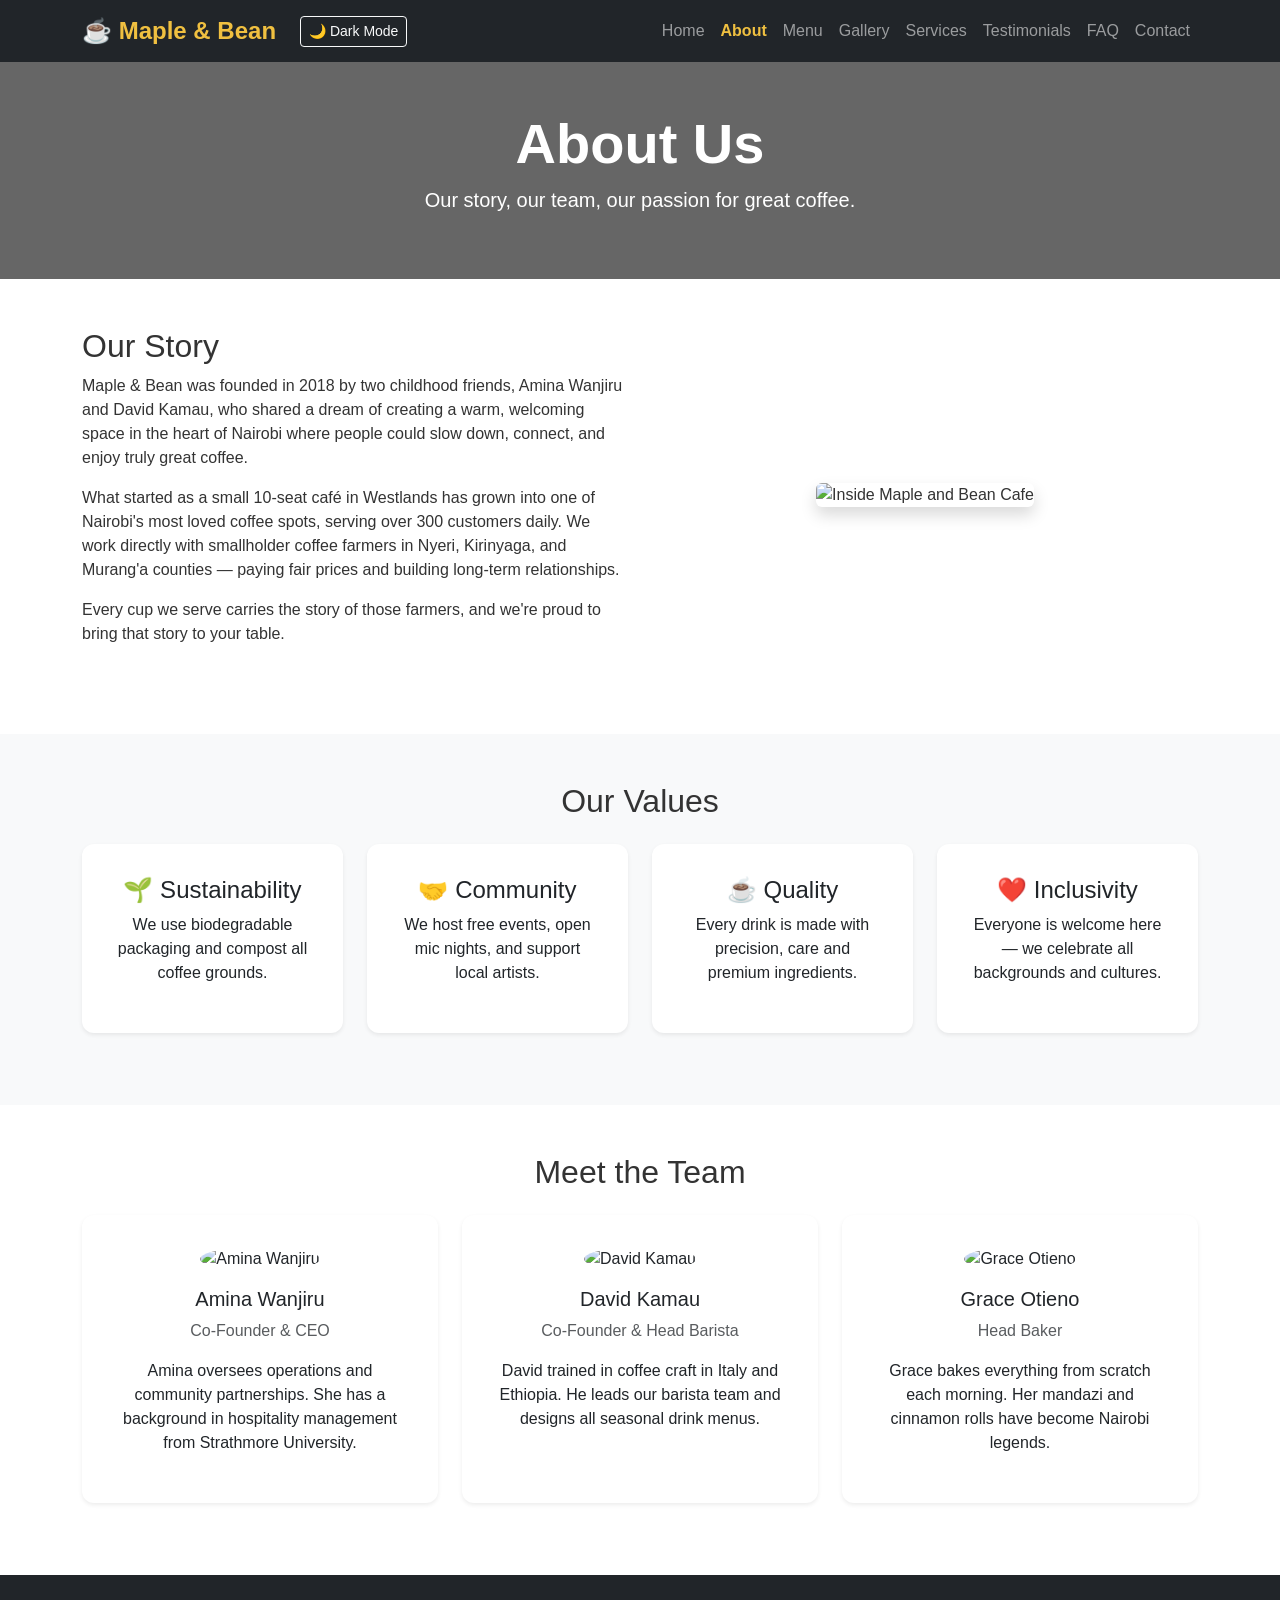
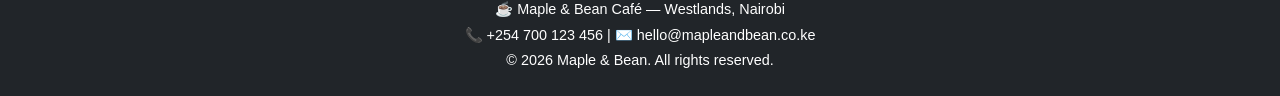
==== about.html @ 9f1da50e "Fix empty about page and duplicate dark mode button" ====
<!DOCTYPE html>
<html lang="en">
<head>
  <meta charset="UTF-8">
  <meta name="viewport" content="width=device-width, initial-scale=1.0">
  <title>Maple & Bean Café - About</title>
  <link href="https://cdn.jsdelivr.net/npm/bootstrap@5.3.3/dist/css/bootstrap.min.css" rel="stylesheet">
  <link rel="stylesheet" href="css/style.css">
</head>
<body>

  <nav class="navbar navbar-expand-lg navbar-dark bg-dark sticky-top">
    <div class="container">
      <a class="navbar-brand" href="index.html">☕ Maple & Bean</a>
      <button class="btn btn-outline-light btn-sm ms-2 darkModeBtn" onclick="toggleDarkMode()">🌙 Dark Mode</button>
      <button class="navbar-toggler" type="button" data-bs-toggle="collapse" data-bs-target="#navMenu">
        <span class="navbar-toggler-icon"></span>
      </button>
      <div class="collapse navbar-collapse" id="navMenu">
        <ul class="navbar-nav ms-auto">
          <li class="nav-item"><a class="nav-link" href="index.html">Home</a></li>
          <li class="nav-item"><a class="nav-link active" href="about.html">About</a></li>
          <li class="nav-item"><a class="nav-link" href="menu.html">Menu</a></li>
          <li class="nav-item"><a class="nav-link" href="gallery.html">Gallery</a></li>
          <li class="nav-item"><a class="nav-link" href="services.html">Services</a></li>
          <li class="nav-item"><a class="nav-link" href="testimonials.html">Testimonials</a></li>
          <li class="nav-item"><a class="nav-link" href="faq.html">FAQ</a></li>
          <li class="nav-item"><a class="nav-link" href="contact.html">Contact</a></li>
        </ul>
      </div>
    </div>
  </nav>

  <section class="page-header text-white text-center py-5">
    <div class="container">
      <h1 class="display-4 fw-bold">About Us</h1>
      <p class="lead">Our story, our team, our passion for great coffee.</p>
    </div>
  </section>

  <section class="py-5">
    <div class="container">
      <div class="row align-items-center">
        <div class="col-md-6 mb-4">
          <h2>Our Story</h2>
          <p>Maple & Bean was founded in 2018 by two childhood friends, Amina Wanjiru and David Kamau, who shared a dream of creating a warm, welcoming space in the heart of Nairobi where people could slow down, connect, and enjoy truly great coffee.</p>
          <p>What started as a small 10-seat café in Westlands has grown into one of Nairobi's most loved coffee spots, serving over 300 customers daily. We work directly with smallholder coffee farmers in Nyeri, Kirinyaga, and Murang'a counties — paying fair prices and building long-term relationships.</p>
          <p>Every cup we serve carries the story of those farmers, and we're proud to bring that story to your table.</p>
        </div>
        <div class="col-md-6 mb-4 text-center">
          <img src="https://images.unsplash.com/photo-1554118811-1e0d58224f24?w=600" 
               alt="Inside Maple and Bean Cafe" class="img-fluid rounded shadow">
        </div>
      </div>
    </div>
  </section>

  <section class="py-5 bg-light">
    <div class="container">
      <h2 class="text-center mb-4">Our Values</h2>
      <div class="row text-center">
        <div class="col-md-3 mb-4">
          <div class="card h-100 shadow-sm p-3">
            <div class="card-body">
              <h4>🌱 Sustainability</h4>
              <p>We use biodegradable packaging and compost all coffee grounds.</p>
            </div>
          </div>
        </div>
        <div class="col-md-3 mb-4">
          <div class="card h-100 shadow-sm p-3">
            <div class="card-body">
              <h4>🤝 Community</h4>
              <p>We host free events, open mic nights, and support local artists.</p>
            </div>
          </div>
        </div>
        <div class="col-md-3 mb-4">
          <div class="card h-100 shadow-sm p-3">
            <div class="card-body">
              <h4>☕ Quality</h4>
              <p>Every drink is made with precision, care and premium ingredients.</p>
            </div>
          </div>
        </div>
        <div class="col-md-3 mb-4">
          <div class="card h-100 shadow-sm p-3">
            <div class="card-body">
              <h4>❤️ Inclusivity</h4>
              <p>Everyone is welcome here — we celebrate all backgrounds and cultures.</p>
            </div>
          </div>
        </div>
      </div>
    </div>
  </section>

  <section class="py-5">
    <div class="container">
      <h2 class="text-center mb-4">Meet the Team</h2>
      <div class="row text-center">
        <div class="col-md-4 mb-4">
          <div class="card h-100 shadow-sm p-3">
            <div class="card-body">
              <img src="https://randomuser.me/api/portraits/women/44.jpg" 
                   alt="Amina Wanjiru" class="rounded-circle mb-3" width="100">
              <h5>Amina Wanjiru</h5>
              <p class="text-muted">Co-Founder & CEO</p>
              <p>Amina oversees operations and community partnerships. She has a background in hospitality management from Strathmore University.</p>
            </div>
          </div>
        </div>
        <div class="col-md-4 mb-4">
          <div class="card h-100 shadow-sm p-3">
            <div class="card-body">
              <img src="https://randomuser.me/api/portraits/men/32.jpg" 
                   alt="David Kamau" class="rounded-circle mb-3" width="100">
              <h5>David Kamau</h5>
              <p class="text-muted">Co-Founder & Head Barista</p>
              <p>David trained in coffee craft in Italy and Ethiopia. He leads our barista team and designs all seasonal drink menus.</p>
            </div>
          </div>
        </div>
        <div class="col-md-4 mb-4">
          <div class="card h-100 shadow-sm p-3">
            <div class="card-body">
              <img src="https://randomuser.me/api/portraits/women/68.jpg" 
                   alt="Grace Otieno" class="rounded-circle mb-3" width="100">
              <h5>Grace Otieno</h5>
              <p class="text-muted">Head Baker</p>
              <p>Grace bakes everything from scratch each morning. Her mandazi and cinnamon rolls have become Nairobi legends.</p>
            </div>
          </div>
        </div>
      </div>
    </div>
  </section>

  <footer class="bg-dark text-white text-center py-4">
    <div class="container">
      <p class="mb-1">☕ Maple & Bean Café — Westlands, Nairobi</p>
      <p class="mb-1">📞 +254 700 123 456 | ✉️ hello@mapleandbean.co.ke</p>
      <p class="mb-0">&copy; 2026 Maple & Bean. All rights reserved.</p>
    </div>
  </footer>

  <script src="https://cdn.jsdelivr.net/npm/bootstrap@5.3.3/dist/js/bootstrap.bundle.min.js"></script>
  <script src="js/script.js"></script>
</body>
</html>
---- css/style.css ----
/* ===== GLOBAL STYLES ===== */
body {
  font-family: 'Segoe UI', Tahoma, Geneva, Verdana, sans-serif;
  color: #333;
}

/* ===== SMOOTH SCROLL ===== */
html {
  scroll-behavior: smooth;
}

/* ===== NAVBAR ===== */
.navbar-brand {
  font-size: 1.5rem;
  font-weight: bold;
  color: #f0c040 !important;
}

.nav-link:hover {
  color: #f0c040 !important;
}

/* ===== ACTIVE NAV LINK ===== */
.nav-link.active {
  color: #f0c040 !important;
  font-weight: bold;
}

/* ===== HERO SECTION ===== */
.hero {
  background: linear-gradient(rgba(0,0,0,0.6), rgba(0,0,0,0.6)),
              url('https://images.unsplash.com/photo-1501339847302-ac426a4a7cbb?w=1400') center/cover no-repeat;
  height: 90vh;
  min-height: 400px;
}

/* ===== PAGE HEADER ===== */
.page-header {
  background: linear-gradient(rgba(0,0,0,0.6), rgba(0,0,0,0.6)),
              url('https://images.unsplash.com/photo-1495474472287-4d71bcdd2085?w=1400') center/cover no-repeat;
  padding: 80px 0;
}

/* ===== CARDS ===== */
.card {
  border: none;
  border-radius: 12px;
  transition: transform 0.2s;
}

.card:hover {
  transform: translateY(-5px);
}

/* ===== MENU FILTER BUTTONS ===== */
.active-filter {
  font-weight: bold;
}

/* ===== GALLERY IMAGES ===== */
.img-fluid {
  width: 100%;
  height: 220px;
  object-fit: cover;
}

/* ===== FOOTER ===== */
footer {
  font-size: 0.9rem;
}

/* ===== ACCORDION ===== */
.accordion-button:not(.collapsed) {
  background-color: #f0c040;
  color: #333;
  font-weight: bold;
}

/* ===== DARK MODE ===== */
body.dark-mode {
  background-color: #1a1a1a;
  color: #f0f0f0;
}

body.dark-mode .card {
  background-color: #2a2a2a;
  color: #f0f0f0;
}

body.dark-mode .bg-light {
  background-color: #2a2a2a !important;
}

body.dark-mode footer {
  background-color: #111 !important;
}

body.dark-mode .accordion-item {
  background-color: #2a2a2a;
  color: #f0f0f0;
}

body.dark-mode .accordion-button {
  background-color: #333;
  color: #f0f0f0;
  /* ===== GALLERY HOVER EFFECT ===== */
.gallery-img {
  width: 100%;
  height: 220px;
  object-fit: cover;
  transition: transform 0.3s ease;
  border-radius: 8px;
}

.gallery-img:hover {
  transform: scale(1.05);
}
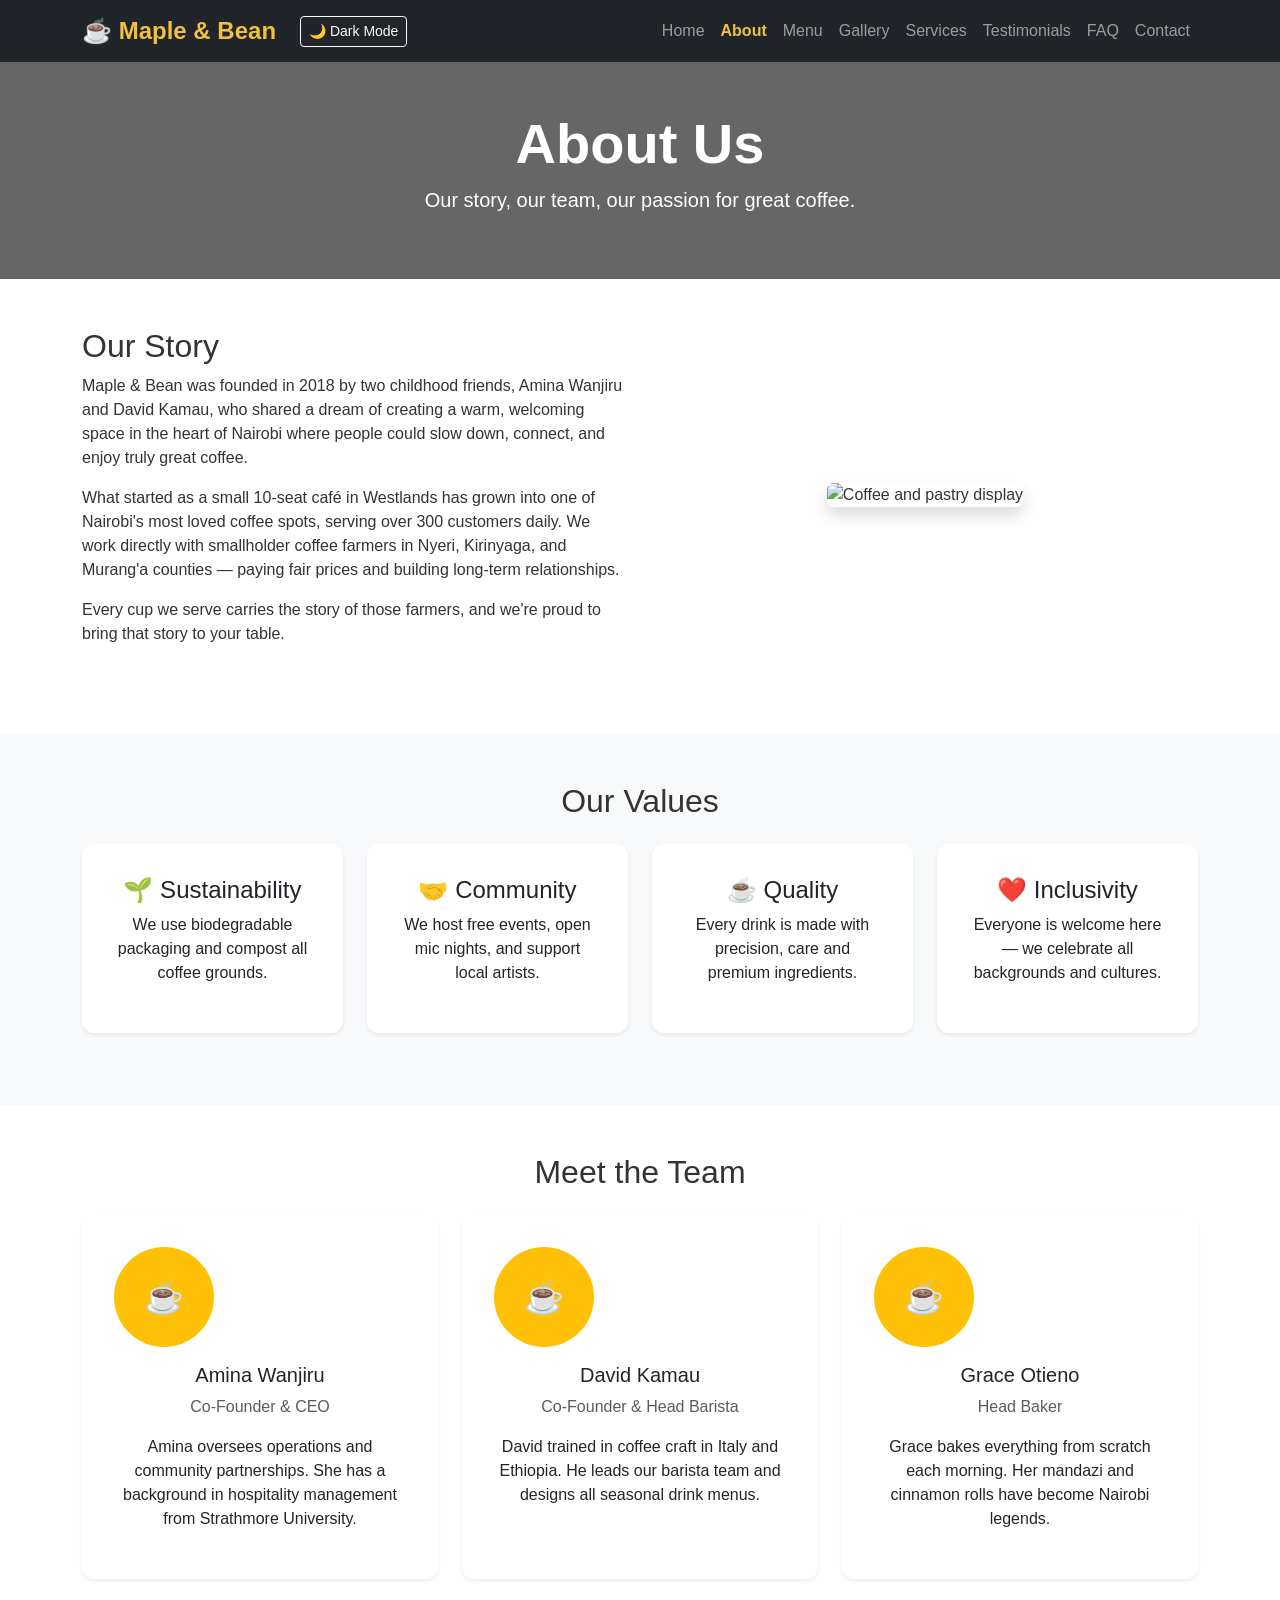
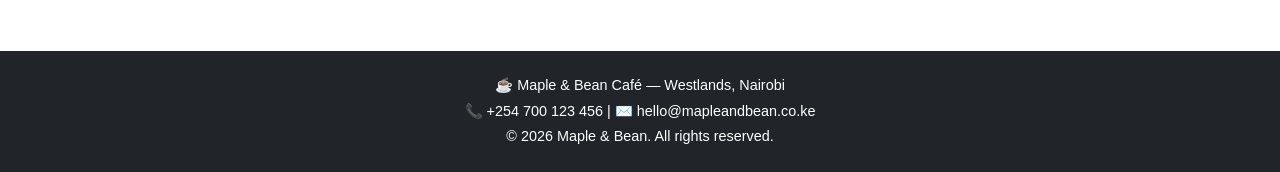
==== commit 28141291: "Update about page images" ====
--- a/about.html
+++ b/about.html
@@ -48,8 +48,8 @@
           <p>Every cup we serve carries the story of those farmers, and we're proud to bring that story to your table.</p>
         </div>
         <div class="col-md-6 mb-4 text-center">
-          <img src="https://images.unsplash.com/photo-1554118811-1e0d58224f24?w=600" 
-               alt="Inside Maple and Bean Cafe" class="img-fluid rounded shadow">
+          <img src="https://images.unsplash.com/photo-1495474472287-4d71bcdd2085?w=600" 
+               alt="Coffee and pastry display" class="img-fluid rounded shadow">
         </div>
       </div>
     </div>
@@ -102,8 +102,7 @@
         <div class="col-md-4 mb-4">
           <div class="card h-100 shadow-sm p-3">
             <div class="card-body">
-              <img src="https://randomuser.me/api/portraits/women/44.jpg" 
-                   alt="Amina Wanjiru" class="rounded-circle mb-3" width="100">
+              <div class="rounded-circle mb-3 d-flex align-items-center justify-content-center bg-warning text-dark" style="width:100px;height:100px;font-size:2rem;">☕</div>
               <h5>Amina Wanjiru</h5>
               <p class="text-muted">Co-Founder & CEO</p>
               <p>Amina oversees operations and community partnerships. She has a background in hospitality management from Strathmore University.</p>
@@ -113,8 +112,7 @@
         <div class="col-md-4 mb-4">
           <div class="card h-100 shadow-sm p-3">
             <div class="card-body">
-              <img src="https://randomuser.me/api/portraits/men/32.jpg" 
-                   alt="David Kamau" class="rounded-circle mb-3" width="100">
+              <div class="rounded-circle mb-3 d-flex align-items-center justify-content-center bg-warning text-dark" style="width:100px;height:100px;font-size:2rem;">☕</div>
               <h5>David Kamau</h5>
               <p class="text-muted">Co-Founder & Head Barista</p>
               <p>David trained in coffee craft in Italy and Ethiopia. He leads our barista team and designs all seasonal drink menus.</p>
@@ -124,8 +122,7 @@
         <div class="col-md-4 mb-4">
           <div class="card h-100 shadow-sm p-3">
             <div class="card-body">
-              <img src="https://randomuser.me/api/portraits/women/68.jpg" 
-                   alt="Grace Otieno" class="rounded-circle mb-3" width="100">
+              <div class="rounded-circle mb-3 d-flex align-items-center justify-content-center bg-warning text-dark" style="width:100px;height:100px;font-size:2rem;">☕</div>
               <h5>Grace Otieno</h5>
               <p class="text-muted">Head Baker</p>
               <p>Grace bakes everything from scratch each morning. Her mandazi and cinnamon rolls have become Nairobi legends.</p>
--- a/css/style.css
+++ b/css/style.css
@@ -64,6 +64,13 @@
   object-fit: cover;
 }
 
+.gallery-img {
+  width: 100%;
+  height: 250px;
+  object-fit: cover;
+  display: block;
+}
+
 /* ===== FOOTER ===== */
 footer {
   font-size: 0.9rem;
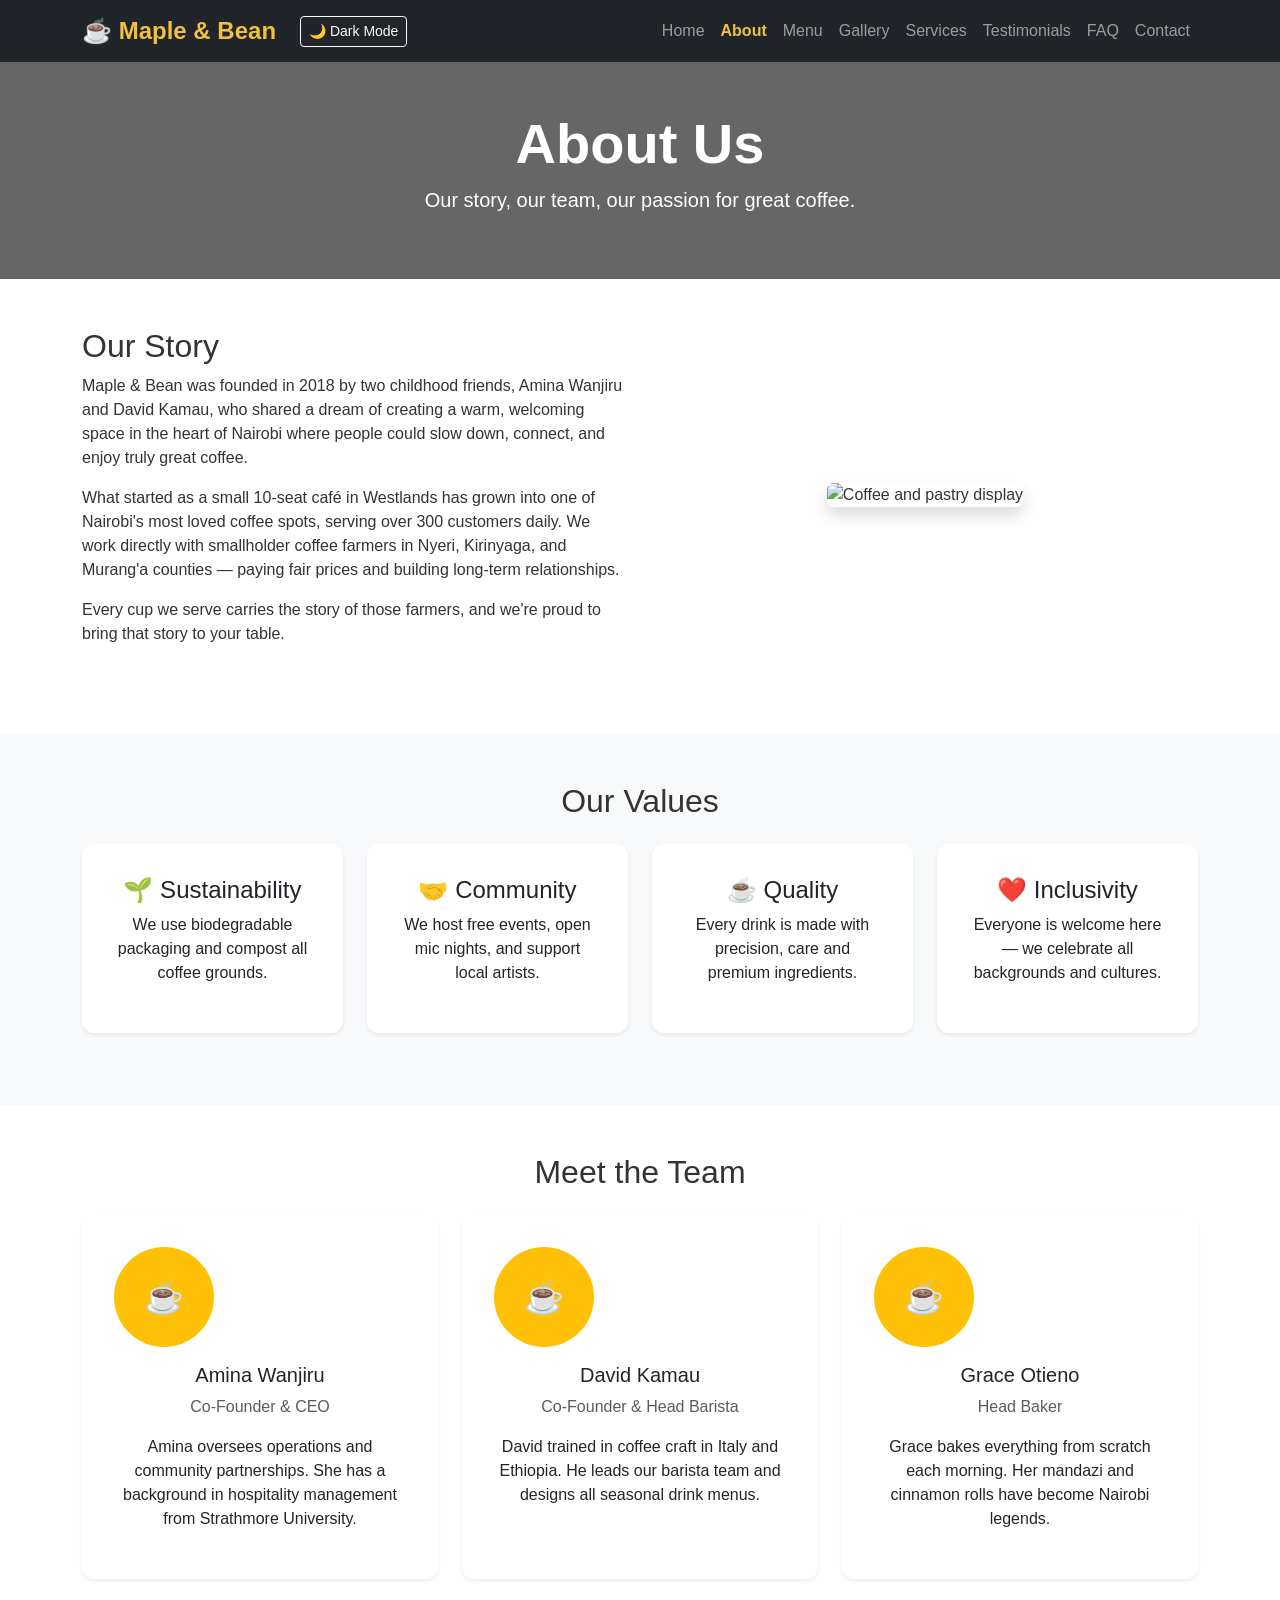
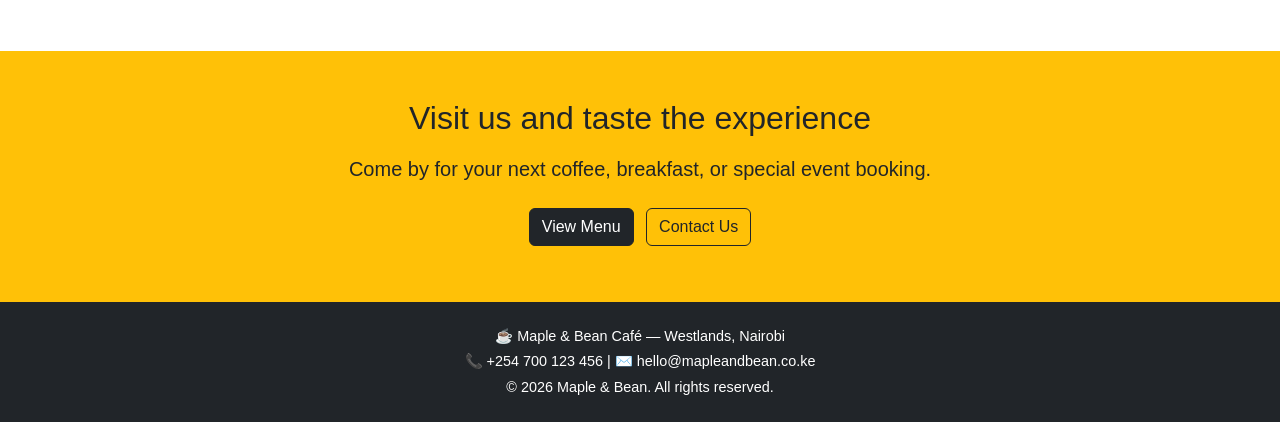
==== commit 7da723e4: "Add about page CTA" ====
--- a/about.html
+++ b/about.html
@@ -133,6 +133,15 @@
     </div>
   </section>
 
+  <section class="py-5 bg-warning text-dark">
+    <div class="container text-center">
+      <h2 class="mb-3">Visit us and taste the experience</h2>
+      <p class="lead mb-4">Come by for your next coffee, breakfast, or special event booking.</p>
+      <a href="menu.html" class="btn btn-dark me-2 mb-2">View Menu</a>
+      <a href="contact.html" class="btn btn-outline-dark mb-2">Contact Us</a>
+    </div>
+  </section>
+
   <footer class="bg-dark text-white text-center py-4">
     <div class="container">
       <p class="mb-1">☕ Maple & Bean Café — Westlands, Nairobi</p>
